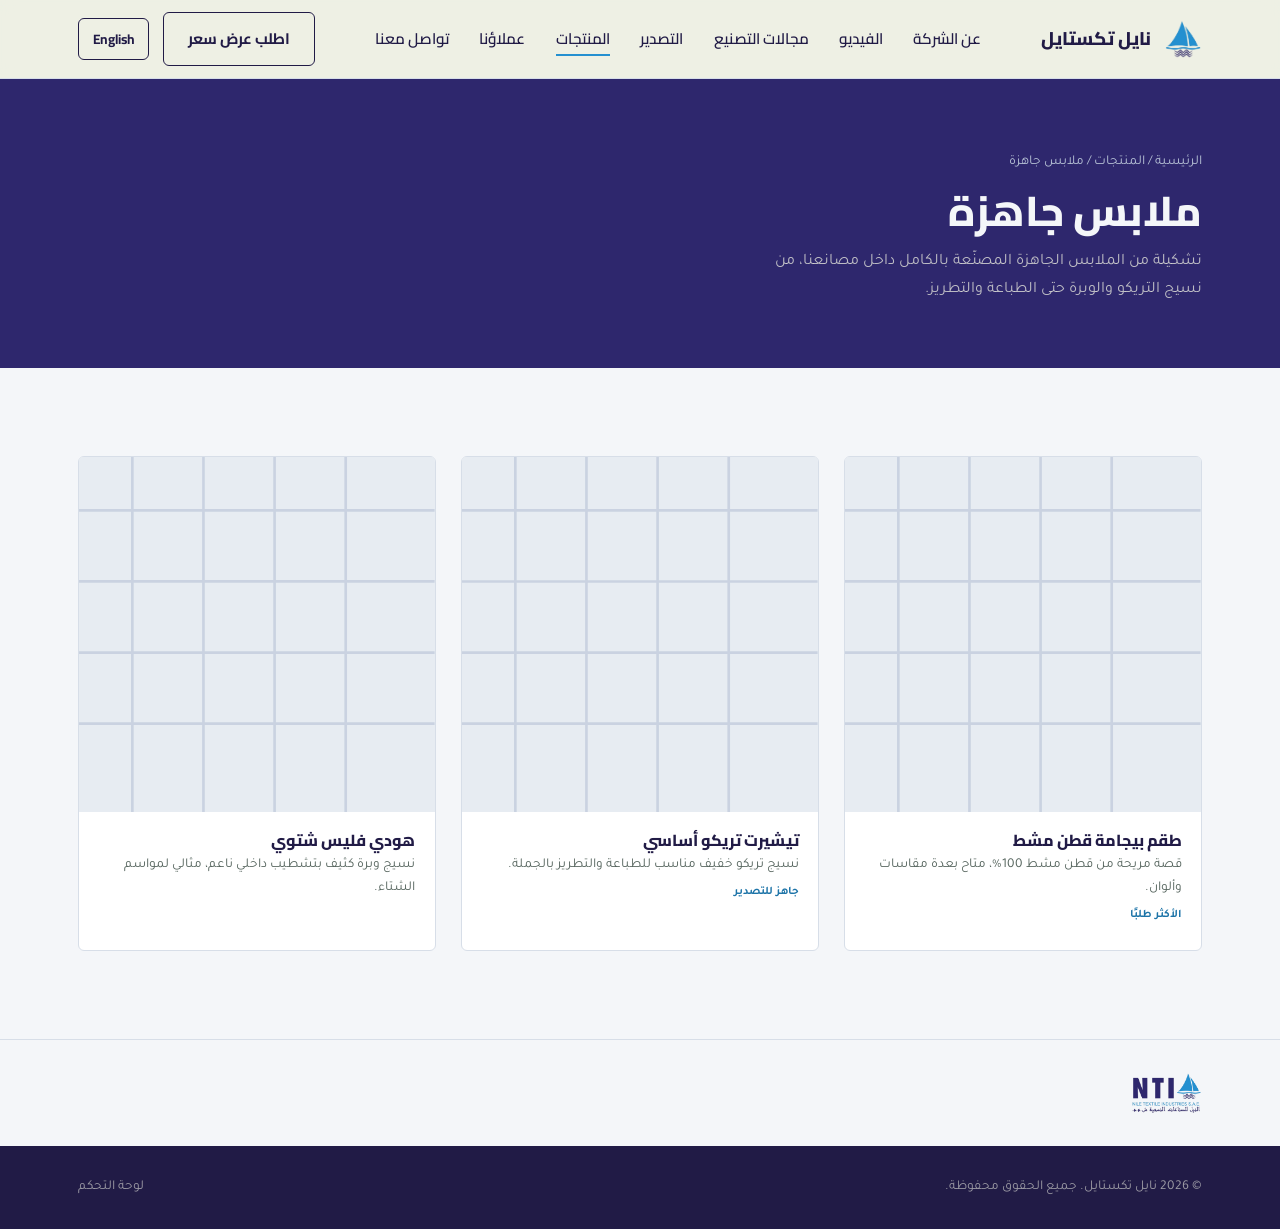
==== pages/category-clothes.html @ 1c63dae7 "Initial commit — Nile Textile site" ====
<!doctype html>
<html lang="ar" dir="rtl">
<head>
<meta charset="UTF-8">
<meta name="viewport" content="width=device-width, initial-scale=1.0">
<title data-title-ar="ملابس جاهزة | نايل تكستايل" data-title-en="Ready-made Clothing | Nile Textile">ملابس جاهزة | نايل تكستايل</title>
<meta name="description" content="تصفح تشكيلة الملابس الجاهزة من نايل تكستايل — تريكو ووبرة، بمقاسات وألوان جاهزة للتصدير.">
<link rel="icon" href="../assets/favicon.png">
<link rel="preconnect" href="https://fonts.googleapis.com">
<link href="https://fonts.googleapis.com/css2?family=Cairo:wght@600;700;800&family=Tajawal:wght@400;500;700&display=swap" rel="stylesheet">
<link rel="stylesheet" href="../css/style.css">
</head>
<body>

<header class="site-header">
  <div class="container">
    <a href="../index.html" class="brand">
      <img src="../assets/logo-icon.png" alt="شعار نايل للصناعات النسيجية">
      <span data-lang="ar">نايل تكستايل</span><span data-lang="en">Nile Textile</span>
    </a>
    <nav class="nav-links" id="nav-links">
      <a href="../index.html#about"><span data-lang="ar">عن الشركة</span><span data-lang="en">About</span></a>
      <a href="../index.html#video"><span data-lang="ar">الفيديو</span><span data-lang="en">Video</span></a>
      <a href="../index.html#capabilities"><span data-lang="ar">مجالات التصنيع</span><span data-lang="en">Capabilities</span></a>
      <a href="../index.html#export"><span data-lang="ar">التصدير</span><span data-lang="en">Export</span></a>
      <a href="../index.html#products" class="active"><span data-lang="ar">المنتجات</span><span data-lang="en">Products</span></a>
      <a href="../index.html#clients"><span data-lang="ar">عملاؤنا</span><span data-lang="en">Clients</span></a>
      <a href="../index.html#contact"><span data-lang="ar">تواصل معنا</span><span data-lang="en">Contact</span></a>
    </nav>
    <div style="display:flex; align-items:center;">
      <a href="../index.html#contact" class="btn btn-outline header-cta">
        <span data-lang="ar">اطلب عرض سعر</span><span data-lang="en">Request a Quote</span>
      </a>
      <button class="lang-toggle" type="button">English</button>
    </div>
    <button class="nav-toggle" aria-label="فتح القائمة"><span></span><span></span><span></span></button>
  </div>
</header>

<div class="page-hero">
  <div class="container">
    <div class="crumbs">
      <a href="../index.html"><span data-lang="ar">الرئيسية</span><span data-lang="en">Home</span></a> /
      <a href="../index.html#products"><span data-lang="ar">المنتجات</span><span data-lang="en">Products</span></a> /
      <span data-cat-title>ملابس جاهزة</span>
    </div>
    <h1 data-cat-title>ملابس جاهزة</h1>
    <p style="color:rgba(237,239,226,.75); max-width:52ch;">
      <span data-lang="ar">تشكيلة من الملابس الجاهزة المصنّعة بالكامل داخل مصانعنا، من نسيج التريكو والوبرة حتى الطباعة والتطريز.</span>
      <span data-lang="en">A range of ready-made clothing manufactured entirely in-house, from knit and fleece fabric through printing and embroidery.</span>
    </p>
  </div>
</div>

<section>
  <div class="container">
    <div id="product-grid" class="product-grid" data-cat="clothes">
      <!-- populated by category.js -->
    </div>
  </div>
</section>

<div class="footer-brand">
  <div class="container" style="display:flex; align-items:center;">
    <img src="../assets/logo-full.png" alt="نايل للصناعات النسيجية — Nile Textile Industries S.A.E.">
  </div>
</div>

<footer class="site-footer">
  <div class="container" style="display:flex; justify-content:space-between; flex-wrap:wrap; gap:1em;">
    <span><span data-lang="ar">© <span class="js-year"></span> نايل تكستايل. جميع الحقوق محفوظة.</span><span data-lang="en">© <span class="js-year"></span> Nile Textile. All rights reserved.</span></span>
    <span><a href="../admin/admin.html"><span data-lang="ar">لوحة التحكم</span><span data-lang="en">Admin Panel</span></a></span>
  </div>
</footer>

<script src="../js/data.js"></script>
<script src="../js/main.js"></script>
<script src="../js/category.js"></script>
</body>
</html>
---- css/style.css ----
/* ============================================================
   Nile Textile — Design tokens
   Palette inspired by natural dye vats and raw cotton, not the
   default cream/terracotta AI look.
   ============================================================ */
:root {
  --ink: #211b46;          /* deep navy-black — primary text */
  --papyrus: #f4f6f9;      /* pale cool background */
  --papyrus-2: #e7ecf2;    /* slightly deeper panel tint */
  --teal-deep: #2e276d;    /* brand navy (from logo) — dark panels */
  --teal-deep-2: #1e1948;  /* darker navy variant */
  --dye-gold: #2490d0;     /* brand sky blue (from logo) — accents */
  --thread-red: #1d74a8;   /* deep sky blue — CTAs / hover */
  --sand: #b7c2d6;         /* muted slate-blue — borders, numerals */
  --sand-line: #d7dee8;    /* light borders */

  --font-display: 'Cairo', 'Tajawal', sans-serif;
  --font-body: 'Tajawal', 'Cairo', sans-serif;

  --container: 1180px;
  --radius: 6px;
  --ease: cubic-bezier(.4,0,.2,1);
}

* { box-sizing: border-box; }
html { scroll-behavior: smooth; }

@media (prefers-reduced-motion: reduce) {
  html { scroll-behavior: auto; }
  *, *::before, *::after { animation-duration: 0.01ms !important; animation-iteration-count: 1 !important; transition-duration: 0.01ms !important; }
}

html { direction: rtl; }
html.lang-en { direction: ltr; }

body {
  margin: 0;
  font-family: var(--font-body);
  background: var(--papyrus);
  color: var(--ink);
  direction: inherit;
  line-height: 1.7;
  -webkit-font-smoothing: antialiased;
}

/* ---------- bilingual (AR default / EN toggle) ---------- */
[data-lang="en"] { display: none !important; }
html.lang-en [data-lang="ar"] { display: none !important; }
html.lang-en [data-lang="en"] { display: inline !important; }
html.lang-en [data-lang="en"].block { display: block !important; }
.hero-stats div [data-lang] { display: none !important; }
html:not(.lang-en) .hero-stats div strong[data-lang="ar"] { display: block !important; }
html.lang-en .hero-stats div strong[data-lang="en"] { display: block !important; }
html:not(.lang-en) .hero-stats div span[data-lang="ar"] { display: inline !important; }
html.lang-en .hero-stats div span[data-lang="en"] { display: inline !important; }
.lang-toggle {
  font-family: var(--font-display); font-weight: 700; font-size: .85rem;
  border: 1.5px solid var(--ink); border-radius: var(--radius); background: transparent;
  color: var(--ink); padding: .5em 1em; cursor: pointer; margin-inline-start: 1em;
}
.lang-toggle:hover { background: var(--ink); color: var(--papyrus); }
.section-dark .lang-toggle, .hero .lang-toggle { border-color: rgba(237,239,226,.5); color: var(--papyrus); }
.section-dark .lang-toggle:hover, .hero .lang-toggle:hover { background: rgba(237,239,226,.15); }

img { max-width: 100%; display: block; }
a { color: inherit; text-decoration: none; }

.container {
  width: 100%;
  max-width: var(--container);
  margin: 0 auto;
  padding: 0 28px;
}

h1, h2, h3, h4 {
  font-family: var(--font-display);
  font-weight: 800;
  margin: 0 0 .5em;
  line-height: 1.25;
}

p { margin: 0 0 1em; }

.eyebrow {
  font-family: var(--font-display);
  font-size: .8rem;
  font-weight: 700;
  letter-spacing: .12em;
  color: var(--thread-red);
  text-transform: uppercase;
  display: inline-block;
  margin-bottom: .8em;
}

/* ---------- weave rule (signature divider) ---------- */
.weave-rule {
  width: 100%;
  height: 14px;
  overflow: hidden;
  display: block;
}
.weave-rule svg { width: 100%; height: 100%; display: block; }

/* ---------- buttons ---------- */
.btn {
  display: inline-flex;
  align-items: center;
  gap: .5em;
  font-family: var(--font-display);
  font-weight: 700;
  font-size: .95rem;
  padding: .85em 1.6em;
  border-radius: var(--radius);
  border: 1.5px solid transparent;
  cursor: pointer;
  transition: transform .25s var(--ease), background .25s var(--ease), color .25s var(--ease), border-color .25s var(--ease);
}
.btn:hover { transform: translateY(-2px); }
.btn:focus-visible { outline: 3px solid var(--dye-gold); outline-offset: 2px; }

.btn-primary { background: var(--thread-red); color: #fff; }
.btn-primary:hover { background: #155e88; }

.btn-ghost { background: transparent; color: var(--papyrus); border-color: rgba(237,239,226,.4); }
.btn-ghost:hover { background: rgba(237,239,226,.12); }

.btn-outline { background: transparent; color: var(--ink); border-color: var(--ink); }
.btn-outline:hover { background: var(--ink); color: var(--papyrus); }

/* ---------- header ---------- */
.site-header {
  position: sticky; top: 0; z-index: 50;
  background: rgba(237,239,226,.92);
  backdrop-filter: blur(8px);
  border-bottom: 1px solid var(--sand-line);
}
.site-header .container {
  display: flex; align-items: center; justify-content: space-between;
  height: 78px;
}
.brand { display: flex; align-items: center; gap: .7em; font-family: var(--font-display); font-weight: 800; font-size: 1.15rem; }
.brand img { height: 38px; width: 38px; object-fit: contain; }

.nav-links { display: flex; gap: 2em; font-family: var(--font-display); font-weight: 600; font-size: .95rem; }
.nav-links a { position: relative; padding: .3em 0; }
.nav-links a::after {
  content: ''; position: absolute; inset-inline-start: 0; bottom: 0; height: 2px; width: 0;
  background: var(--dye-gold); transition: width .3s var(--ease);
}
.nav-links a:hover::after, .nav-links a.active::after { width: 100%; }

.nav-toggle { display: none; background: none; border: none; cursor: pointer; }
.nav-toggle span { display: block; width: 24px; height: 2px; background: var(--ink); margin: 5px 0; }

@media (max-width: 860px) {
  .nav-links {
    position: fixed; inset: 78px 0 0 0; background: var(--papyrus);
    flex-direction: column; padding: 2em 28px; gap: 1.4em;
    transform: translateY(-8px); opacity: 0; pointer-events: none;
    transition: transform .3s var(--ease), opacity .3s var(--ease);
  }
  .nav-links.open { transform: translateY(0); opacity: 1; pointer-events: auto; }
  .nav-toggle { display: block; }
  .header-cta { display: none; }
}

/* ---------- hero ---------- */
.hero {
  position: relative;
  background: var(--teal-deep) url('../assets/hero-photo.jpg') center/cover no-repeat;
  color: var(--papyrus);
  overflow: hidden;
  padding: 7em 0 6em;
}
.hero::before {
  content: '';
  position: absolute; inset: 0; z-index: 1;
  background: linear-gradient(90deg, rgba(30,25,72,.55) 0%, rgba(30,25,72,.82) 55%, rgba(30,25,72,.94) 100%);
}
@media (max-width: 760px) {
  .hero::before {
    background: linear-gradient(180deg, rgba(30,25,72,.75) 0%, rgba(30,25,72,.92) 100%);
  }
}
.hero .container { position: relative; z-index: 3; }
.hero-weave {
  position: absolute; inset: 0; z-index: 2; opacity: .35;
}
.hero-weave .weave-h, .hero-weave .weave-v {
  stroke-dasharray: 1300;
  stroke-dashoffset: 1300;
  animation: nt-thread 1.8s var(--ease) forwards;
}
.hero-weave .weave-h:nth-child(2) { animation-delay: .05s; }
.hero-weave .weave-h:nth-child(3) { animation-delay: .1s; }
.hero-weave .weave-h:nth-child(4) { animation-delay: .15s; }
.hero-weave .weave-h:nth-child(5) { animation-delay: .2s; }
.hero-weave .weave-h:nth-child(6) { animation-delay: .25s; }
.hero-weave .weave-h:nth-child(7) { animation-delay: .3s; }
.hero-weave .weave-h:nth-child(8) { animation-delay: .35s; }
.hero-weave g:last-child path { animation-name: nt-thread-v; }
@keyframes nt-thread { to { stroke-dashoffset: 0; } }
@keyframes nt-thread-v { to { stroke-dashoffset: 0; } }
@media (prefers-reduced-motion: reduce) {
  .hero-weave .weave-h, .hero-weave .weave-v { animation: none; stroke-dashoffset: 0; }
}
.hero-eyebrow { color: var(--dye-gold); }
.hero h1 {
  font-size: clamp(2.2rem, 5vw, 3.6rem);
  max-width: 14ch;
}
.hero p.lead {
  max-width: 46ch;
  font-size: 1.15rem;
  color: rgba(237,239,226,.85);
}
.hero-actions { display: flex; gap: 1em; margin-top: 1.6em; flex-wrap: wrap; }

.hero-stats {
  display: grid; grid-template-columns: repeat(3, 1fr); gap: 1.4em;
  margin-top: 3.5em; max-width: 640px;
  border-top: 1px solid rgba(237,239,226,.2); padding-top: 1.8em;
}
.hero-stats div strong { display: block; font-family: var(--font-display); font-size: 1.7rem; color: var(--dye-gold); }
.hero-stats div span { font-size: .85rem; color: rgba(237,239,226,.7); }

/* ---------- sections ---------- */
section { padding: 5.5em 0; }
.section-head { max-width: 640px; margin-bottom: 2.6em; }
.section-alt { background: var(--papyrus-2); }
.section-dark { background: var(--ink); color: var(--papyrus); }
.section-dark .eyebrow { color: var(--dye-gold); }

/* ---------- about ---------- */
.about-grid { display: grid; grid-template-columns: 1.1fr .9fr; gap: 3.5em; align-items: center; }
@media (max-width: 860px) { .about-grid { grid-template-columns: 1fr; } }
.about-figure {
  position: relative; border-radius: var(--radius); overflow: hidden;
  aspect-ratio: 16/9; background: linear-gradient(155deg, var(--sand) 0%, var(--dye-gold) 60%, var(--thread-red) 130%);
}
.about-figure img { position: absolute; inset: 0; width: 100%; height: 100%; object-fit: cover; }

/* ---------- capability cards ---------- */
.cap-grid { display: grid; grid-template-columns: repeat(3, 1fr); gap: 1.4em; }
@media (max-width: 900px) { .cap-grid { grid-template-columns: repeat(2, 1fr); } }
@media (max-width: 580px) { .cap-grid { grid-template-columns: 1fr; } }
.cap-card {
  background: var(--papyrus); border: 1px solid var(--sand-line); border-radius: var(--radius);
  padding: 1.8em 1.6em; transition: border-color .25s var(--ease), transform .25s var(--ease);
}
.cap-card:hover { border-color: var(--thread-red); transform: translateY(-4px); }
.cap-card .num { font-family: var(--font-display); font-weight: 800; color: var(--sand); font-size: .85rem; }
.cap-card h3 { font-size: 1.05rem; margin: .5em 0 .3em; }
.cap-card p { font-size: .92rem; color: #45564f; margin: 0; }

/* ---------- export map / countries ---------- */
.export-grid {
    display: grid;
    grid-template-columns: .85fr 1.15fr;
    gap: 3em;
    align-items: center;
}

@media (max-width: 900px) {
    .export-grid {
        grid-template-columns: 1fr;
    }
}

.export-map {
    background: var(--papyrus-2);
    border: 1px solid var(--sand-line);
    border-radius: var(--radius);
    padding: 1.4em;
}

.world-map-svg {
    width: 100%;
    height: auto;
    display: block;
    overflow: visible;
}

.wm-land {
    fill: var(--sand);
}

.wm-dot {
    fill: var(--dye-gold);
    stroke: var(--papyrus-2);
    stroke-width: 1.5;
}

.wm-ping {
    fill: none;
    stroke: var(--dye-gold);
    stroke-width: 2;
    transform-box: fill-box;
    transform-origin: center;
    animation: wm-pulse 2.6s ease-out infinite;
}

.wm-marker:nth-of-type(2) .wm-ping {
    animation-delay: .3s;
}

.wm-marker:nth-of-type(3) .wm-ping {
    animation-delay: .6s;
}

.wm-marker:nth-of-type(4) .wm-ping {
    animation-delay: .9s;
}

.wm-marker:nth-of-type(5) .wm-ping {
    animation-delay: 1.2s;
}

.wm-marker:nth-of-type(6) .wm-ping {
    animation-delay: 1.5s;
}

@keyframes wm-pulse {
    0% {
        transform: scale(.6);
        opacity: .9;
    }

    100% {
        transform: scale(3);
        opacity: 0;
    }
}

@media (prefers-reduced-motion: reduce) {
    .wm-ping {
        animation: none;
        opacity: 0;
    }
}
.country-strip { display: flex; flex-wrap: wrap; gap: .7em; }
.country-chip {
  border: 1px solid var(--sand-line); border-radius: 999px; padding: .5em 1.1em;
  font-family: var(--font-display); font-weight: 700; font-size: .88rem;
  background: #fff;
}

/* ---------- products ---------- */
/* ---------- products ---------- */
.product-cat-grid {
    display: grid;
    grid-template-columns: repeat(4, 1fr);
    gap: 1.4em;
}

@media (max-width: 900px) {
    .product-cat-grid {
        grid-template-columns: repeat(2, 1fr);
    }
}

@media (max-width: 560px) {
    .product-cat-grid {
        grid-template-columns: 1fr;
    }
}

.product-cat-card {
  position: relative; border-radius: var(--radius); overflow: hidden; aspect-ratio: 3/4;
  display: flex; align-items: flex-end; padding: 1.4em;
  color: #fff; background: var(--teal-deep);
}
.product-cat-card .pcc-art {
  position: absolute; inset: 0; width: 100%; height: 100%; z-index: 0;
  object-fit: cover; object-position: center;
}

    .product-cat-card .pcc-label {
        position: relative;
        z-index: 2;
    }

        .product-cat-card .pcc-label h3 {
            font-size: 1.15rem;
            margin: 0 0 .2em;
            color: #fff;
        }

        .product-cat-card .pcc-label span {
            font-size: .85rem;
            color: var(--dye-gold);
            font-weight: 700;
        }

    .product-cat-card:hover .pcc-label span {
        text-decoration: underline;
    }

.product-grid {
    display: grid;
    grid-template-columns: repeat(3, 1fr);
    gap: 1.6em;
}

@media (max-width: 860px) {
    .product-grid {
        grid-template-columns: repeat(2, 1fr);
    }
}

@media (max-width: 560px) {
    .product-grid {
        grid-template-columns: 1fr;
    }
}

.product-card {
    background: #fff;
    border: 1px solid var(--sand-line);
    border-radius: var(--radius);
    overflow: hidden;
}

    .product-card .thumb {
        aspect-ratio: 1/1;
        background: var(--papyrus-2);
        position: relative;
        overflow: hidden;
    }

        .product-card .thumb svg {
            width: 100%;
            height: 100%;
        }

    .product-card .body {
        padding: 1.1em 1.2em 1.3em;
    }

    .product-card h3 {
        font-size: 1rem;
        margin: 0 0 .25em;
    }

    .product-card p {
        font-size: .85rem;
        color: #55645d;
        margin: 0;
    }

    .product-card .tag {
        display: inline-block;
        font-size: .72rem;
        font-weight: 700;
        color: var(--thread-red);
        margin-top: .5em;
    }

.empty-state {
    border: 1.5px dashed var(--sand-line);
    border-radius: var(--radius);
    padding: 3em 1.5em;
    text-align: center;
    color: #55645d;
}

/* ---------- clients ---------- */
.client-grid { display: grid; grid-template-columns: repeat(5, 1fr); gap: 1.2em; }
@media (max-width: 760px) { .client-grid { grid-template-columns: repeat(3, 1fr); } }
@media (max-width: 480px) { .client-grid { grid-template-columns: repeat(2, 1fr); } }
.client-tile {
    background: #fff;
    border: 1px solid var(--sand-line);
    border-radius: var(--radius);
    display: flex;
    flex-direction: column;
    align-items: center;
    justify-content: center;
    padding: 1.6em 1.2em;
    aspect-ratio: 3/2;
    transition: transform .25s var(--ease), box-shadow .25s var(--ease), border-color .25s var(--ease);
}

    .client-tile:hover {
        transform: translateY(-3px);
        border-color: var(--sand);
        box-shadow: 0 16px 32px -18px rgba(30,25,72,.28);
    }

    .client-tile .client-logo-wrap {
        height: 46px;
        display: flex;
        align-items: center;
        justify-content: center;
        margin-bottom: .9em;
    }

    .client-tile .client-logo {
        max-width: 140px;
        max-height: 46px;
        width: auto;
        height: auto;
        object-fit: contain;
    }

    .client-tile .client-logo-fallback {
        width: 42px;
        height: 42px;
        border-radius: 50%;
        background: var(--papyrus-2);
        display: flex;
        align-items: center;
        justify-content: center;
        font-family: var(--font-display);
        font-weight: 800;
        color: var(--teal-deep);
        font-size: 1rem;
    }

    .client-tile .client-divider {
        width: 26px;
        height: 2px;
        background: var(--sand-line);
        margin-bottom: .9em;
    }

    .client-tile .client-name {
        font-family: var(--font-display);
        font-weight: 700;
        font-size: .74rem;
        letter-spacing: .04em;
        text-transform: uppercase;
        color: var(--ink);
        opacity: .62;
        text-align: center;
    }
/* ---------- contact / footer ---------- */
.contact-grid { display: grid; grid-template-columns: 1fr 1fr; gap: 3em; }
@media (max-width: 860px) { .contact-grid { grid-template-columns: 1fr; } }
.social-list { display: flex; gap: 1em; flex-wrap: wrap; margin-top: 1.4em; }
.social-list a {
  border: 1px solid rgba(237,239,226,.3); border-radius: var(--radius);
  padding: .6em 1.1em; font-size: .9rem; font-family: var(--font-display); font-weight: 700;
}
.social-list a:hover { border-color: var(--dye-gold); color: var(--dye-gold); }

.form-field { margin-bottom: 1.1em; }
.form-field label { display: block; font-size: .85rem; font-weight: 700; margin-bottom: .4em; color: rgba(237,239,226,.85); }
.form-field input, .form-field textarea, .form-field select {
  width: 100%; padding: .8em .9em; border-radius: var(--radius); border: 1px solid rgba(237,239,226,.25);
  background: rgba(237,239,226,.06); color: var(--papyrus); font-family: var(--font-body); font-size: .95rem;
}
.form-field input:focus, .form-field textarea:focus, .form-field select:focus {
  outline: 2px solid var(--dye-gold); outline-offset: 1px; background: rgba(237,239,226,.1);
}
.form-field textarea { resize: vertical; min-height: 110px; }

.footer-brand {
  background: var(--papyrus); border-top: 1px solid var(--sand-line);
  padding: 2em 0; display: flex; align-items: center; gap: 1em;
}
.footer-brand img { height: 42px; }

.site-footer {
  background: var(--ink); color: rgba(237,239,226,.6); padding: 2.2em 0; font-size: .85rem;
  display: flex; justify-content: space-between; flex-wrap: wrap; gap: 1em;
}
.site-footer a:hover { color: var(--dye-gold); }

/* ---------- reveal on scroll ---------- */
.reveal { opacity: 0; transform: translateY(18px); transition: opacity .7s var(--ease), transform .7s var(--ease); }
.reveal.in { opacity: 1; transform: translateY(0); }

/* ---------- video section ---------- */
.video-section { background: var(--ink); color: var(--papyrus); }
.video-section .section-head { margin: 0 auto 2.6em; text-align: center; max-width: 640px; }
.video-section .eyebrow { color: var(--dye-gold); }
.video-frame {
  position: relative; width: 100%; max-width: 900px; margin: 0 auto;
  aspect-ratio: 16 / 9; border-radius: 10px; overflow: hidden;
  background: #000; box-shadow: 0 20px 60px -20px rgba(0,0,0,.6);
  border: 1px solid rgba(237,239,226,.12);
}
.video-frame iframe { position: absolute; inset: 0; width: 100%; height: 100%; border: 0; }
.video-facade {
  position: absolute; inset: 0; width: 100%; height: 100%; border: 0; padding: 0; cursor: pointer;
  background-size: cover; background-position: center;
}
.video-facade::after {
  content: ''; position: absolute; inset: 0;
  background: linear-gradient(180deg, rgba(20,32,28,.15) 0%, rgba(20,32,28,.55) 100%);
  transition: background .25s var(--ease);
}
.video-facade:hover::after { background: rgba(20,32,28,.35); }
.video-play {
  position: absolute; top: 50%; left: 50%; transform: translate(-50%, -50%);
  width: 76px; height: 76px; border-radius: 50%; z-index: 2;
  background: var(--dye-gold); display: flex; align-items: center; justify-content: center;
  transition: transform .25s var(--ease), background .25s var(--ease);
  box-shadow: 0 8px 24px rgba(0,0,0,.35);
}
.video-facade:hover .video-play { transform: translate(-50%, -50%) scale(1.08); background: var(--thread-red); }
.video-play svg { width: 26px; height: 26px; margin-inline-start: 4px; }
.video-caption {
  text-align: center; margin-top: 1.2em; font-size: .9rem; color: rgba(237,239,226,.65);
}
.page-hero {
  background: var(--teal-deep); color: var(--papyrus); padding: 4.5em 0 3em;
}
.page-hero .crumbs { font-size: .85rem; color: var(--sand); margin-bottom: .8em; }
.page-hero .crumbs a:hover { color: var(--dye-gold); }
.page-hero h1 { font-size: clamp(1.8rem, 4vw, 2.6rem); margin-bottom: .3em; }

/* ---------- admin ---------- */
.admin-shell { max-width: 880px; margin: 0 auto; padding: 3em 28px 6em; }
.admin-card { background: #fff; border: 1px solid var(--sand-line); border-radius: var(--radius); padding: 1.6em; margin-bottom: 1.6em; }
.admin-card h2 { font-size: 1.05rem; }
.admin-row { display: grid; grid-template-columns: repeat(2, 1fr); gap: 1em; }
@media (max-width: 640px) { .admin-row { grid-template-columns: 1fr; } }
.admin-field { margin-bottom: 1em; }
.admin-field label { display: block; font-size: .82rem; font-weight: 700; margin-bottom: .35em; }
.admin-field input, .admin-field textarea, .admin-field select {
  width: 100%; padding: .7em .85em; border-radius: var(--radius); border: 1px solid var(--sand-line); font-family: var(--font-body); font-size: .92rem;
}
.admin-list-item {
  display: flex; align-items: center; justify-content: space-between; gap: 1em;
  padding: .9em 0; border-bottom: 1px solid var(--sand-line);
}
.admin-list-item:last-child { border-bottom: none; }
.admin-list-item .meta strong { display: block; font-size: .95rem; }
.admin-list-item .meta span { font-size: .8rem; color: #6b7a72; }
.admin-actions { display: flex; gap: .5em; }
.icon-btn {
  border: 1px solid var(--sand-line); background: #fff; border-radius: var(--radius);
  padding: .4em .7em; font-size: .8rem; cursor: pointer; font-family: var(--font-body);
}
.icon-btn:hover { border-color: var(--thread-red); color: var(--thread-red); }
.admin-notice { background: #fdf3e0; border: 1px solid var(--sand); border-radius: var(--radius); padding: 1em 1.2em; font-size: .88rem; margin-bottom: 1.6em; }
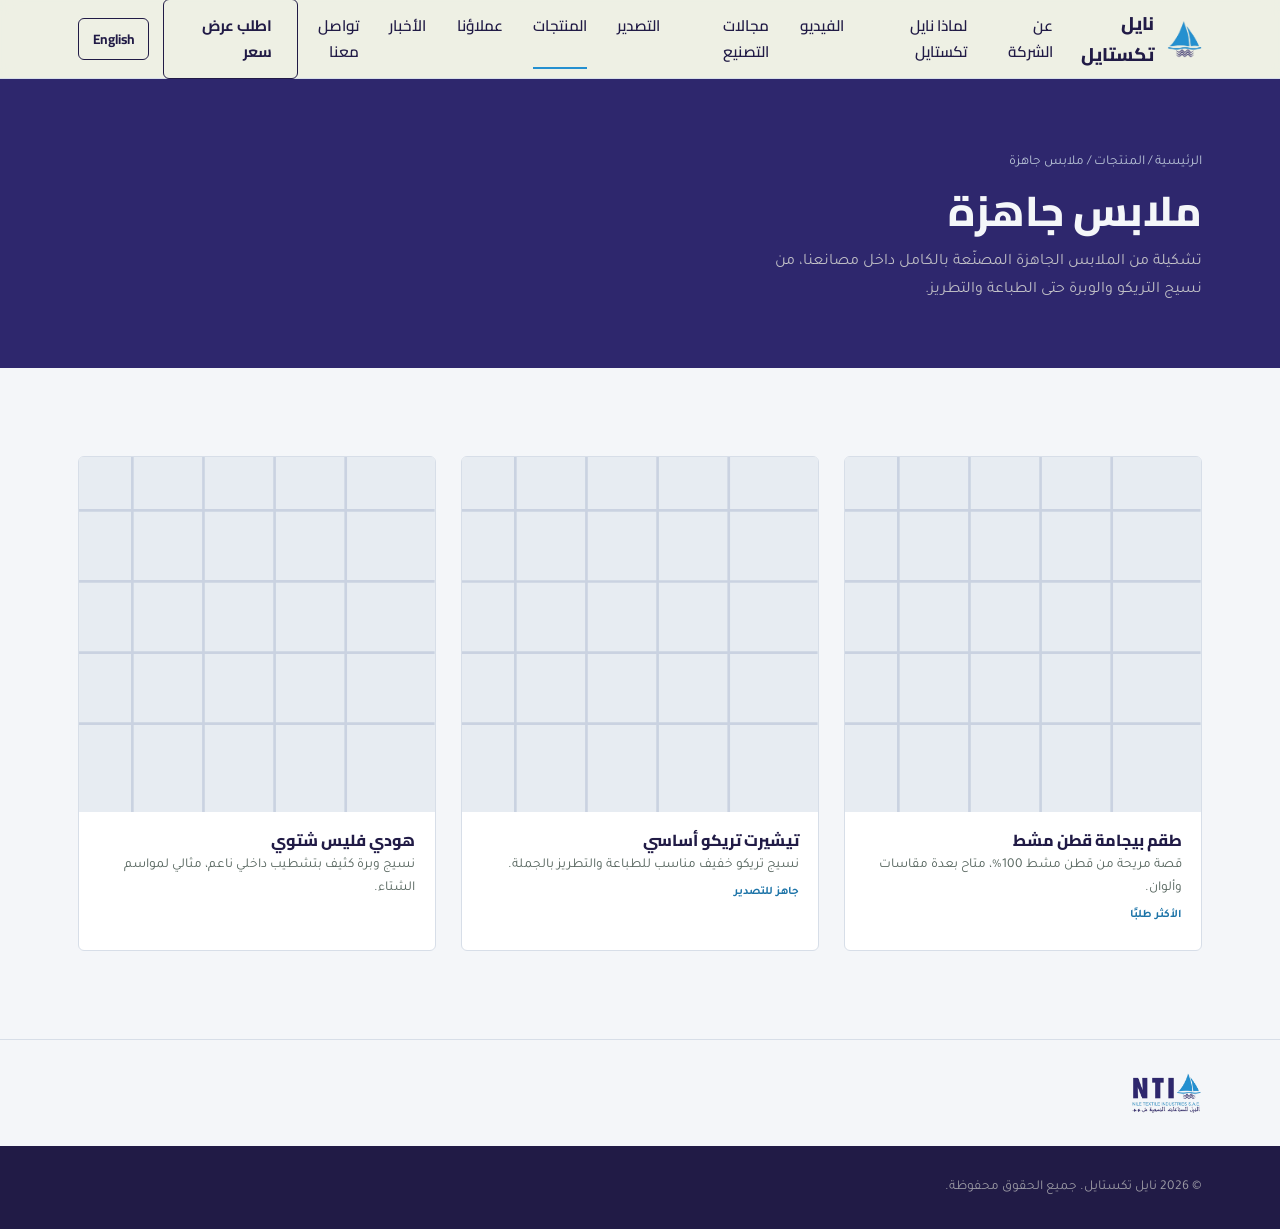
==== commit 06402e18: "Rewrite company content with real NTI info, add Why NTI/Values/News sections, remove admin panel" ====
--- a/pages/category-clothes.html
+++ b/pages/category-clothes.html
@@ -20,11 +20,13 @@
     </a>
     <nav class="nav-links" id="nav-links">
       <a href="../index.html#about"><span data-lang="ar">عن الشركة</span><span data-lang="en">About</span></a>
+      <a href="../index.html#why-nti"><span data-lang="ar">لماذا نايل تكستايل</span><span data-lang="en">Why NTI</span></a>
       <a href="../index.html#video"><span data-lang="ar">الفيديو</span><span data-lang="en">Video</span></a>
       <a href="../index.html#capabilities"><span data-lang="ar">مجالات التصنيع</span><span data-lang="en">Capabilities</span></a>
       <a href="../index.html#export"><span data-lang="ar">التصدير</span><span data-lang="en">Export</span></a>
       <a href="../index.html#products" class="active"><span data-lang="ar">المنتجات</span><span data-lang="en">Products</span></a>
       <a href="../index.html#clients"><span data-lang="ar">عملاؤنا</span><span data-lang="en">Clients</span></a>
+      <a href="../index.html#news"><span data-lang="ar">الأخبار</span><span data-lang="en">News</span></a>
       <a href="../index.html#contact"><span data-lang="ar">تواصل معنا</span><span data-lang="en">Contact</span></a>
     </nav>
     <div style="display:flex; align-items:center;">
@@ -69,7 +71,6 @@
 <footer class="site-footer">
   <div class="container" style="display:flex; justify-content:space-between; flex-wrap:wrap; gap:1em;">
     <span><span data-lang="ar">© <span class="js-year"></span> نايل تكستايل. جميع الحقوق محفوظة.</span><span data-lang="en">© <span class="js-year"></span> Nile Textile. All rights reserved.</span></span>
-    <span><a href="../admin/admin.html"><span data-lang="ar">لوحة التحكم</span><span data-lang="en">Admin Panel</span></a></span>
   </div>
 </footer>
 
--- a/css/style.css
+++ b/css/style.css
@@ -320,6 +320,10 @@
     animation-delay: 1.5s;
 }
 
+.wm-marker:nth-of-type(7) .wm-ping {
+    animation-delay: 1.8s;
+}
+
 @keyframes wm-pulse {
     0% {
         transform: scale(.6);
@@ -543,6 +547,8 @@
   padding: .6em 1.1em; font-size: .9rem; font-family: var(--font-display); font-weight: 700;
 }
 .social-list a:hover { border-color: var(--dye-gold); color: var(--dye-gold); }
+#news .social-list a { border-color: var(--sand-line); color: var(--ink); }
+#news .social-list a:hover { border-color: var(--thread-red); color: var(--thread-red); }
 
 .form-field { margin-bottom: 1.1em; }
 .form-field label { display: block; font-size: .85rem; font-weight: 700; margin-bottom: .4em; color: rgba(237,239,226,.85); }
@@ -611,28 +617,3 @@
 .page-hero .crumbs a:hover { color: var(--dye-gold); }
 .page-hero h1 { font-size: clamp(1.8rem, 4vw, 2.6rem); margin-bottom: .3em; }
 
-/* ---------- admin ---------- */
-.admin-shell { max-width: 880px; margin: 0 auto; padding: 3em 28px 6em; }
-.admin-card { background: #fff; border: 1px solid var(--sand-line); border-radius: var(--radius); padding: 1.6em; margin-bottom: 1.6em; }
-.admin-card h2 { font-size: 1.05rem; }
-.admin-row { display: grid; grid-template-columns: repeat(2, 1fr); gap: 1em; }
-@media (max-width: 640px) { .admin-row { grid-template-columns: 1fr; } }
-.admin-field { margin-bottom: 1em; }
-.admin-field label { display: block; font-size: .82rem; font-weight: 700; margin-bottom: .35em; }
-.admin-field input, .admin-field textarea, .admin-field select {
-  width: 100%; padding: .7em .85em; border-radius: var(--radius); border: 1px solid var(--sand-line); font-family: var(--font-body); font-size: .92rem;
-}
-.admin-list-item {
-  display: flex; align-items: center; justify-content: space-between; gap: 1em;
-  padding: .9em 0; border-bottom: 1px solid var(--sand-line);
-}
-.admin-list-item:last-child { border-bottom: none; }
-.admin-list-item .meta strong { display: block; font-size: .95rem; }
-.admin-list-item .meta span { font-size: .8rem; color: #6b7a72; }
-.admin-actions { display: flex; gap: .5em; }
-.icon-btn {
-  border: 1px solid var(--sand-line); background: #fff; border-radius: var(--radius);
-  padding: .4em .7em; font-size: .8rem; cursor: pointer; font-family: var(--font-body);
-}
-.icon-btn:hover { border-color: var(--thread-red); color: var(--thread-red); }
-.admin-notice { background: #fdf3e0; border: 1px solid var(--sand); border-radius: var(--radius); padding: 1em 1.2em; font-size: .88rem; margin-bottom: 1.6em; }
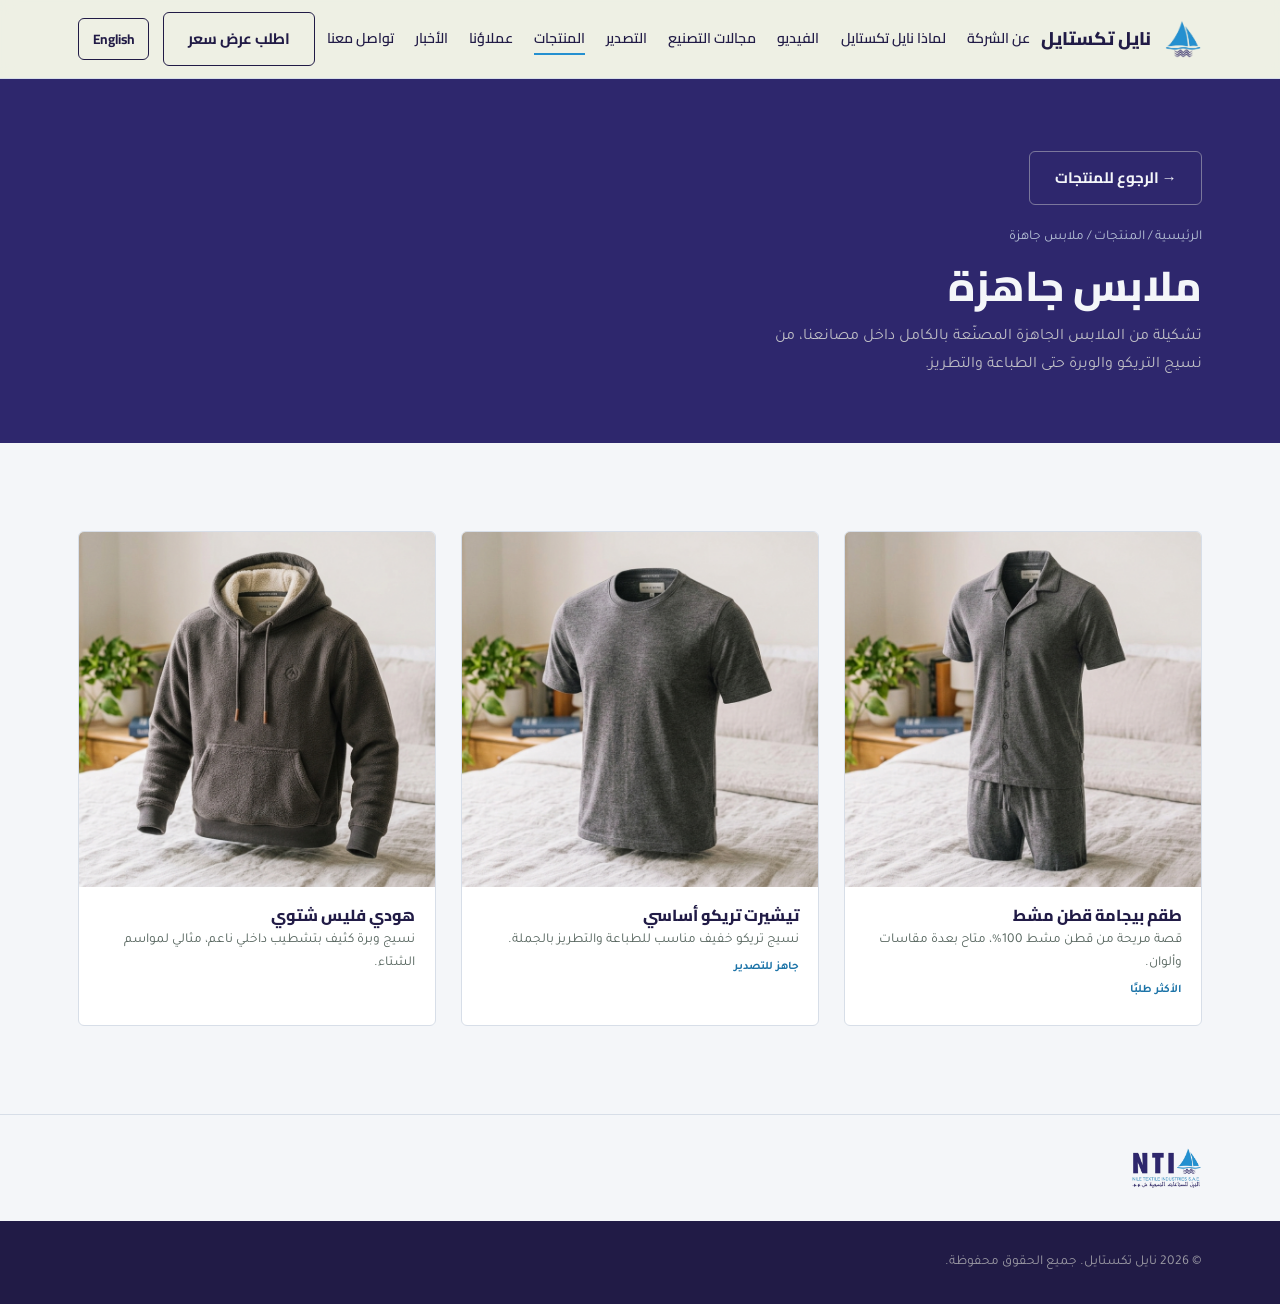
==== commit bd1dde24: "Add a back-to-products button to each product category page" ====
--- a/pages/category-clothes.html
+++ b/pages/category-clothes.html
@@ -41,6 +41,9 @@
 
 <div class="page-hero">
   <div class="container">
+    <a href="../index.html#products" class="btn btn-ghost" style="margin-bottom:1.4em;">
+      <span data-lang="ar">→ الرجوع للمنتجات</span><span data-lang="en">← Back to Products</span>
+    </a>
     <div class="crumbs">
       <a href="../index.html"><span data-lang="ar">الرئيسية</span><span data-lang="en">Home</span></a> /
       <a href="../index.html#products"><span data-lang="ar">المنتجات</span><span data-lang="en">Products</span></a> /
--- a/css/style.css
+++ b/css/style.css
@@ -41,6 +41,7 @@
   direction: inherit;
   line-height: 1.7;
   -webkit-font-smoothing: antialiased;
+  overflow-x: hidden;
 }
 
 /* ---------- bilingual (AR default / EN toggle) ---------- */
@@ -130,9 +131,13 @@
 /* ---------- header ---------- */
 .site-header {
   position: sticky; top: 0; z-index: 50;
+  border-bottom: 1px solid var(--sand-line);
+}
+.site-header::before {
+  content: '';
+  position: absolute; inset: 0; z-index: -1;
   background: rgba(237,239,226,.92);
   backdrop-filter: blur(8px);
-  border-bottom: 1px solid var(--sand-line);
 }
 .site-header .container {
   display: flex; align-items: center; justify-content: space-between;
@@ -141,8 +146,8 @@
 .brand { display: flex; align-items: center; gap: .7em; font-family: var(--font-display); font-weight: 800; font-size: 1.15rem; }
 .brand img { height: 38px; width: 38px; object-fit: contain; }
 
-.nav-links { display: flex; gap: 2em; font-family: var(--font-display); font-weight: 600; font-size: .95rem; }
-.nav-links a { position: relative; padding: .3em 0; }
+.nav-links { display: flex; gap: 1.5em; font-family: var(--font-display); font-weight: 600; font-size: .88rem; }
+.nav-links a { position: relative; padding: .3em 0; white-space: nowrap; }
 .nav-links a::after {
   content: ''; position: absolute; inset-inline-start: 0; bottom: 0; height: 2px; width: 0;
   background: var(--dye-gold); transition: width .3s var(--ease);
@@ -152,7 +157,7 @@
 .nav-toggle { display: none; background: none; border: none; cursor: pointer; }
 .nav-toggle span { display: block; width: 24px; height: 2px; background: var(--ink); margin: 5px 0; }
 
-@media (max-width: 860px) {
+@media (max-width: 1050px) {
   .nav-links {
     position: fixed; inset: 78px 0 0 0; background: var(--papyrus);
     flex-direction: column; padding: 2em 28px; gap: 1.4em;
@@ -223,6 +228,7 @@
 }
 .hero-stats div strong { display: block; font-family: var(--font-display); font-size: 1.7rem; color: var(--dye-gold); }
 .hero-stats div span { font-size: .85rem; color: rgba(237,239,226,.7); }
+#values .hero-stats div span { color: #55645d; }
 
 /* ---------- sections ---------- */
 section { padding: 5.5em 0; }
@@ -278,7 +284,7 @@
     width: 100%;
     height: auto;
     display: block;
-    overflow: visible;
+    overflow: hidden;
 }
 
 .wm-land {
@@ -435,6 +441,14 @@
         .product-card .thumb svg {
             width: 100%;
             height: 100%;
+        }
+
+        .product-card .thumb img {
+            width: 100%;
+            height: 100%;
+            object-fit: cover;
+            object-position: center;
+            display: block;
         }
 
     .product-card .body {
@@ -482,6 +496,7 @@
     justify-content: center;
     padding: 1.6em 1.2em;
     aspect-ratio: 3/2;
+    min-width: 0;
     transition: transform .25s var(--ease), box-shadow .25s var(--ease), border-color .25s var(--ease);
 }
 
@@ -537,6 +552,7 @@
         color: var(--ink);
         opacity: .62;
         text-align: center;
+        overflow-wrap: break-word;
     }
 /* ---------- contact / footer ---------- */
 .contact-grid { display: grid; grid-template-columns: 1fr 1fr; gap: 3em; }
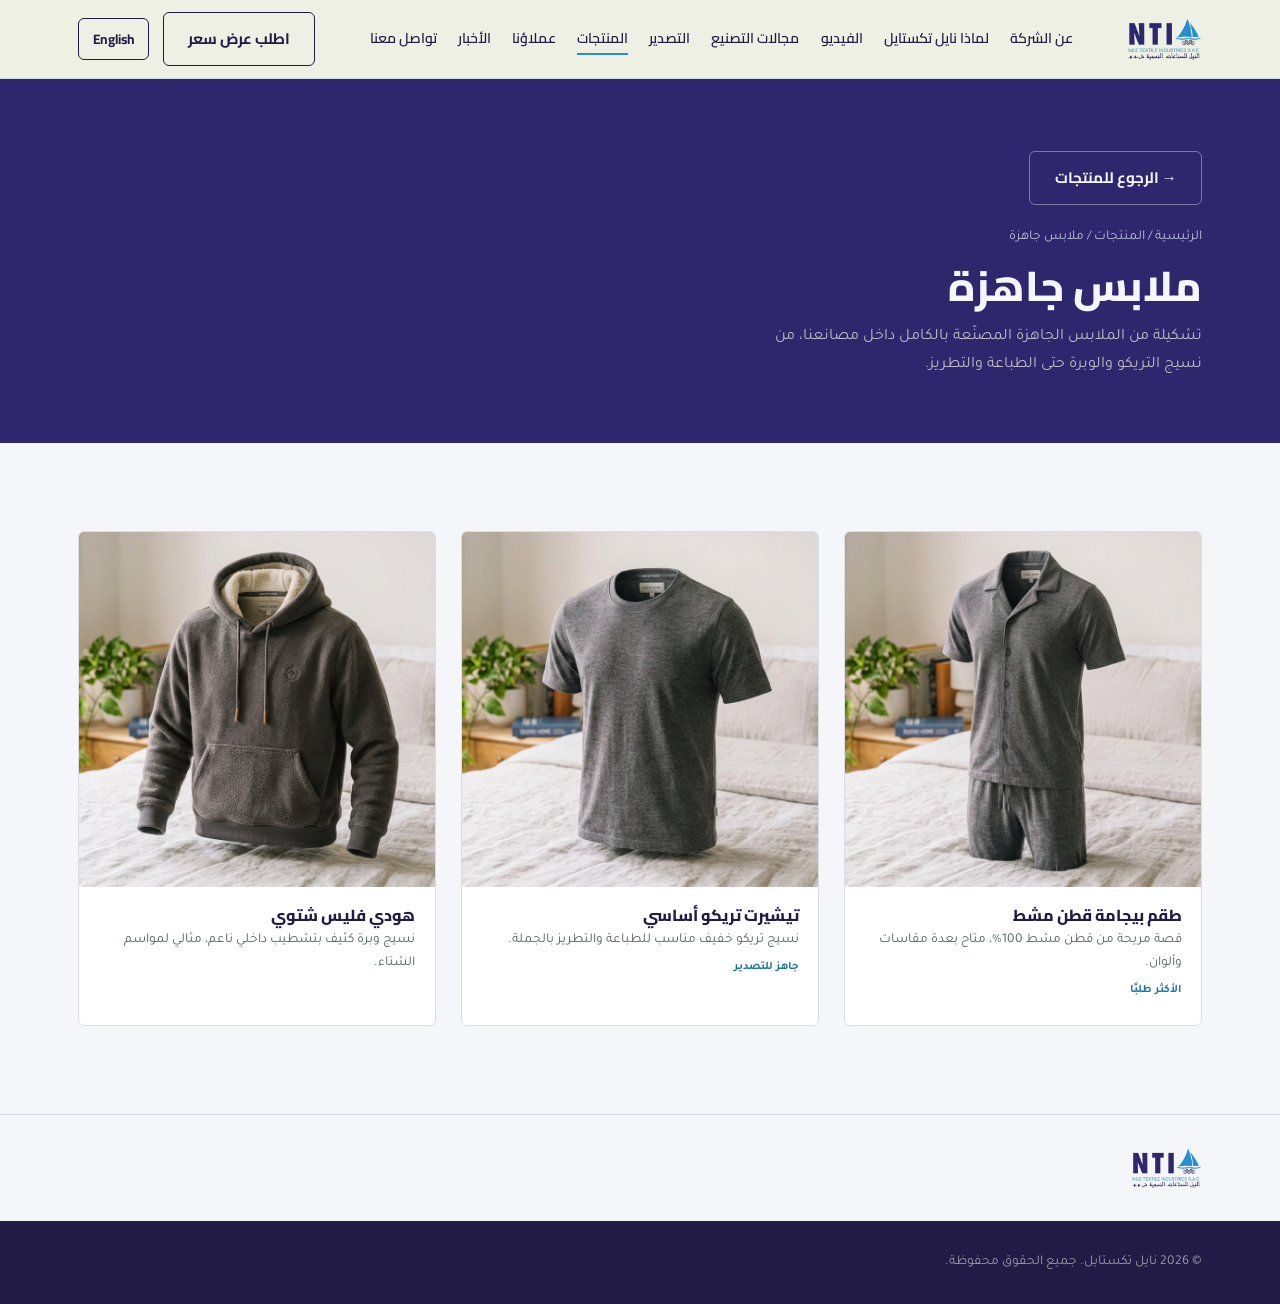
==== commit 8a9b0807: "Use the full logo-full lockup in the navbar and drop the redundant brand text" ====
--- a/pages/category-clothes.html
+++ b/pages/category-clothes.html
@@ -15,8 +15,7 @@
 <header class="site-header">
   <div class="container">
     <a href="../index.html" class="brand">
-      <img src="../assets/logo-icon.png" alt="شعار نايل للصناعات النسيجية">
-      <span data-lang="ar">نايل تكستايل</span><span data-lang="en">Nile Textile</span>
+      <img src="../assets/logo-full.png" alt="نايل للصناعات النسيجية — Nile Textile Industries">
     </a>
     <nav class="nav-links" id="nav-links">
       <a href="../index.html#about"><span data-lang="ar">عن الشركة</span><span data-lang="en">About</span></a>
--- a/css/style.css
+++ b/css/style.css
@@ -144,7 +144,7 @@
   height: 78px;
 }
 .brand { display: flex; align-items: center; gap: .7em; font-family: var(--font-display); font-weight: 800; font-size: 1.15rem; }
-.brand img { height: 38px; width: 38px; object-fit: contain; }
+.brand img { height: 44px; width: auto; object-fit: contain; }
 
 .nav-links { display: flex; gap: 1.5em; font-family: var(--font-display); font-weight: 600; font-size: .88rem; }
 .nav-links a { position: relative; padding: .3em 0; white-space: nowrap; }
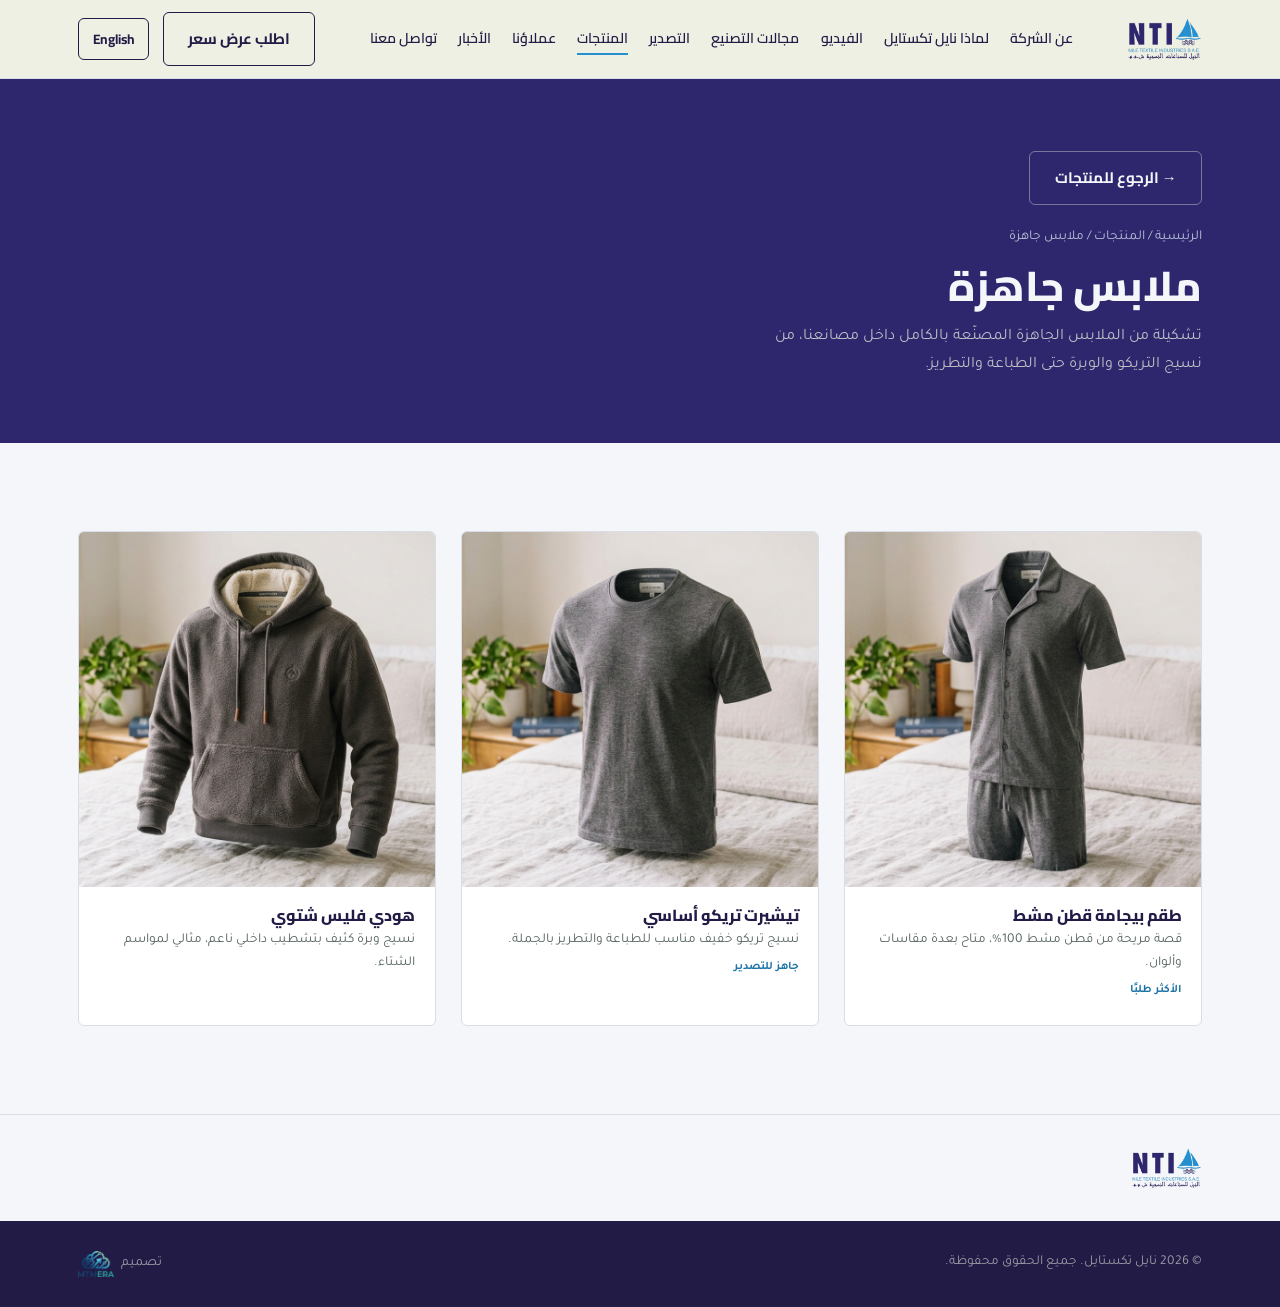
==== commit 8cce1a61: "Add Created by MTMERA credit to the footer across all pages" ====
--- a/pages/category-clothes.html
+++ b/pages/category-clothes.html
@@ -73,6 +73,10 @@
 <footer class="site-footer">
   <div class="container" style="display:flex; justify-content:space-between; flex-wrap:wrap; gap:1em;">
     <span><span data-lang="ar">© <span class="js-year"></span> نايل تكستايل. جميع الحقوق محفوظة.</span><span data-lang="en">© <span class="js-year"></span> Nile Textile. All rights reserved.</span></span>
+    <span style="display:flex; align-items:center; gap:.5em;">
+      <span data-lang="ar">تصميم</span><span data-lang="en">Created by</span>
+      <img src="../assets/mtmera-logo.png" alt="MTMERA" style="height:26px; width:auto;">
+    </span>
   </div>
 </footer>
 
--- a/css/style.css
+++ b/css/style.css
@@ -245,6 +245,8 @@
   aspect-ratio: 16/9; background: linear-gradient(155deg, var(--sand) 0%, var(--dye-gold) 60%, var(--thread-red) 130%);
 }
 .about-figure img { position: absolute; inset: 0; width: 100%; height: 100%; object-fit: cover; }
+.ceo-figure { aspect-ratio: 3/2; width: 100%; max-width: 480px; margin: 0 auto; }
+@media (max-width: 860px) { .ceo-figure { max-width: 420px; } }
 
 /* ---------- capability cards ---------- */
 .cap-grid { display: grid; grid-template-columns: repeat(3, 1fr); gap: 1.4em; }
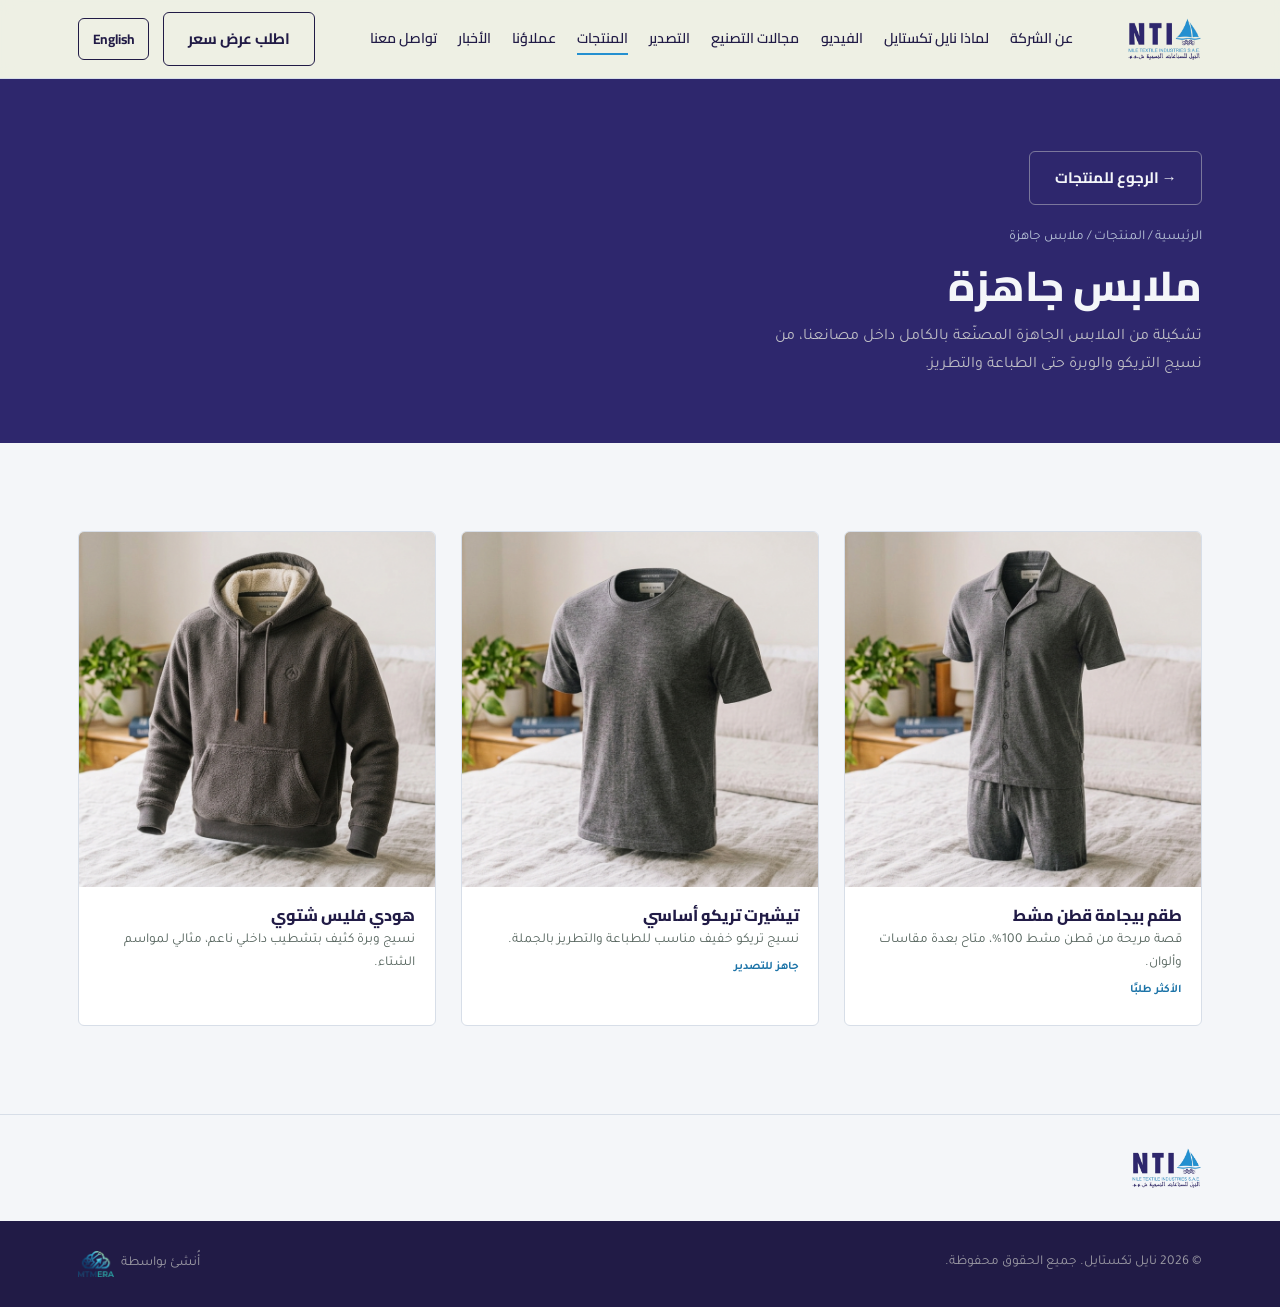
==== commit 38f2da2e: "Change footer credit Arabic text to match 'Created by' wording" ====
--- a/pages/category-clothes.html
+++ b/pages/category-clothes.html
@@ -74,7 +74,7 @@
   <div class="container" style="display:flex; justify-content:space-between; flex-wrap:wrap; gap:1em;">
     <span><span data-lang="ar">© <span class="js-year"></span> نايل تكستايل. جميع الحقوق محفوظة.</span><span data-lang="en">© <span class="js-year"></span> Nile Textile. All rights reserved.</span></span>
     <span style="display:flex; align-items:center; gap:.5em;">
-      <span data-lang="ar">تصميم</span><span data-lang="en">Created by</span>
+      <span data-lang="ar">أُنشئ بواسطة</span><span data-lang="en">Created by</span>
       <img src="../assets/mtmera-logo.png" alt="MTMERA" style="height:26px; width:auto;">
     </span>
   </div>
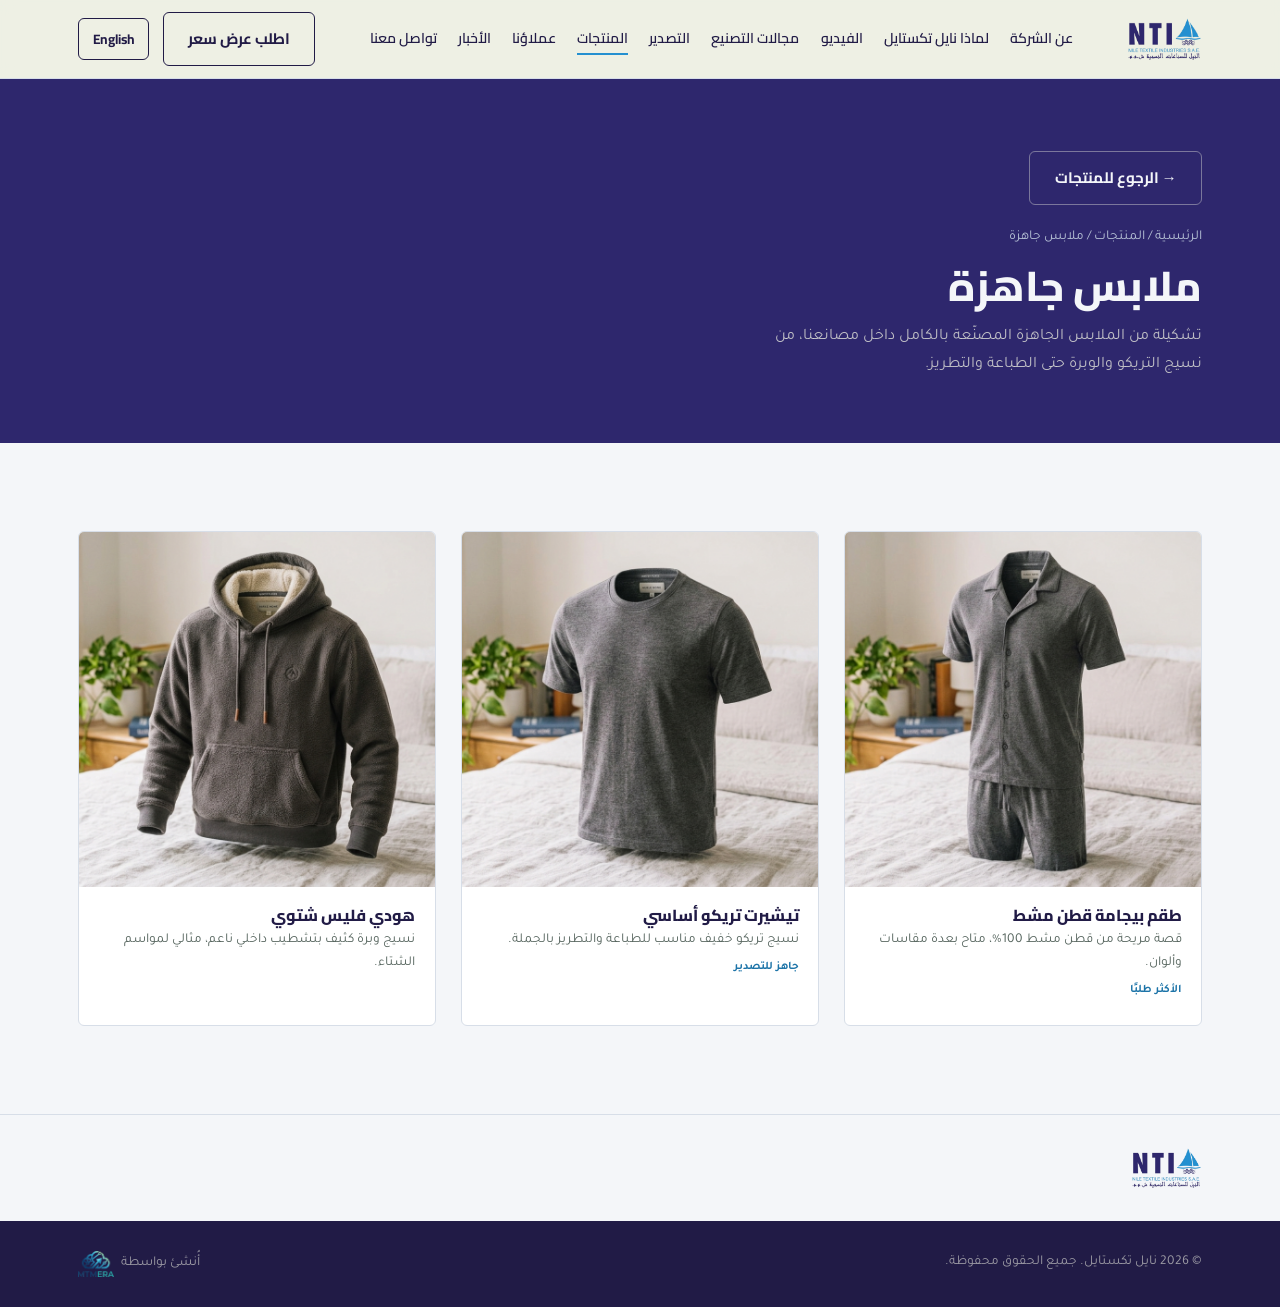
==== commit b4d6b54d: "Link the MTMERA footer logo to mtmera.com Applied on the homepage and all four product category page" ====
--- a/pages/category-clothes.html
+++ b/pages/category-clothes.html
@@ -75,7 +75,7 @@
     <span><span data-lang="ar">© <span class="js-year"></span> نايل تكستايل. جميع الحقوق محفوظة.</span><span data-lang="en">© <span class="js-year"></span> Nile Textile. All rights reserved.</span></span>
     <span style="display:flex; align-items:center; gap:.5em;">
       <span data-lang="ar">أُنشئ بواسطة</span><span data-lang="en">Created by</span>
-      <img src="../assets/mtmera-logo.png" alt="MTMERA" style="height:26px; width:auto;">
+      <a href="https://www.mtmera.com" target="_blank" rel="noopener noreferrer"><img src="../assets/mtmera-logo.png" alt="MTMERA" style="height:26px; width:auto;"></a>
     </span>
   </div>
 </footer>
--- a/css/style.css
+++ b/css/style.css
@@ -13,6 +13,7 @@
   --thread-red: #1d74a8;   /* deep sky blue — CTAs / hover */
   --sand: #b7c2d6;         /* muted slate-blue — borders, numerals */
   --sand-line: #d7dee8;    /* light borders */
+  --marker-red: #e2483f;   /* export-map marker accent */
 
   --font-display: 'Cairo', 'Tajawal', sans-serif;
   --font-body: 'Tajawal', 'Cairo', sans-serif;
@@ -254,9 +255,12 @@
 @media (max-width: 580px) { .cap-grid { grid-template-columns: 1fr; } }
 .cap-card {
   background: var(--papyrus); border: 1px solid var(--sand-line); border-radius: var(--radius);
-  padding: 1.8em 1.6em; transition: border-color .25s var(--ease), transform .25s var(--ease);
+  overflow: hidden; transition: border-color .25s var(--ease), transform .25s var(--ease);
 }
 .cap-card:hover { border-color: var(--thread-red); transform: translateY(-4px); }
+.cap-card .cap-thumb { aspect-ratio: 4/3; background: var(--papyrus-2); overflow: hidden; }
+.cap-card .cap-thumb img { width: 100%; height: 100%; object-fit: cover; object-position: center; display: block; }
+.cap-card .cap-body { padding: 1.5em 1.6em 1.8em; }
 .cap-card .num { font-family: var(--font-display); font-weight: 800; color: var(--sand); font-size: .85rem; }
 .cap-card h3 { font-size: 1.05rem; margin: .5em 0 .3em; }
 .cap-card p { font-size: .92rem; color: #45564f; margin: 0; }
@@ -293,15 +297,19 @@
     fill: var(--sand);
 }
 
+.wm-land-highlight {
+    fill: var(--dye-gold);
+}
+
 .wm-dot {
-    fill: var(--dye-gold);
+    fill: var(--marker-red);
     stroke: var(--papyrus-2);
     stroke-width: 1.5;
 }
 
 .wm-ping {
     fill: none;
-    stroke: var(--dye-gold);
+    stroke: var(--marker-red);
     stroke-width: 2;
     transform-box: fill-box;
     transform-origin: center;
@@ -497,7 +505,6 @@
     align-items: center;
     justify-content: center;
     padding: 1.6em 1.2em;
-    aspect-ratio: 3/2;
     min-width: 0;
     transition: transform .25s var(--ease), box-shadow .25s var(--ease), border-color .25s var(--ease);
 }
@@ -509,7 +516,7 @@
     }
 
     .client-tile .client-logo-wrap {
-        height: 46px;
+        height: 64px;
         display: flex;
         align-items: center;
         justify-content: center;
@@ -517,8 +524,8 @@
     }
 
     .client-tile .client-logo {
-        max-width: 140px;
-        max-height: 46px;
+        max-width: 160px;
+        max-height: 64px;
         width: auto;
         height: auto;
         object-fit: contain;
